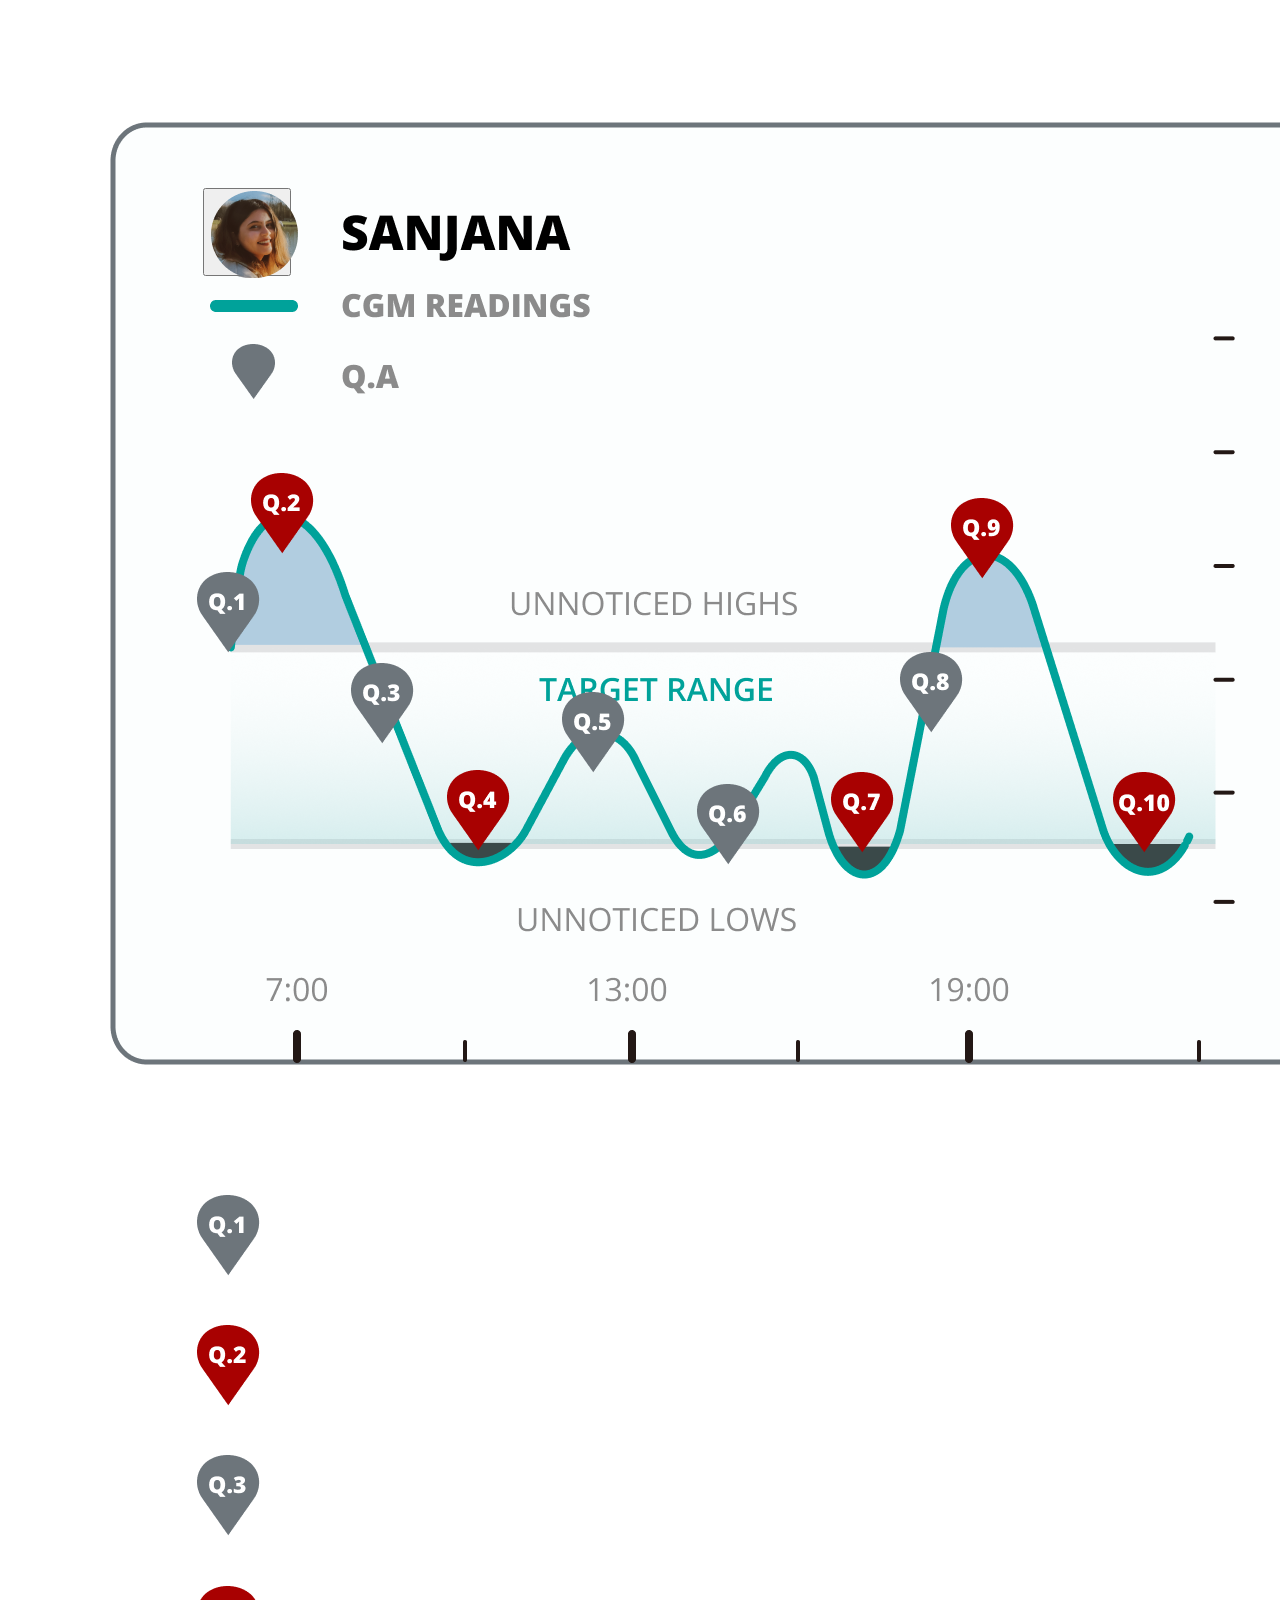
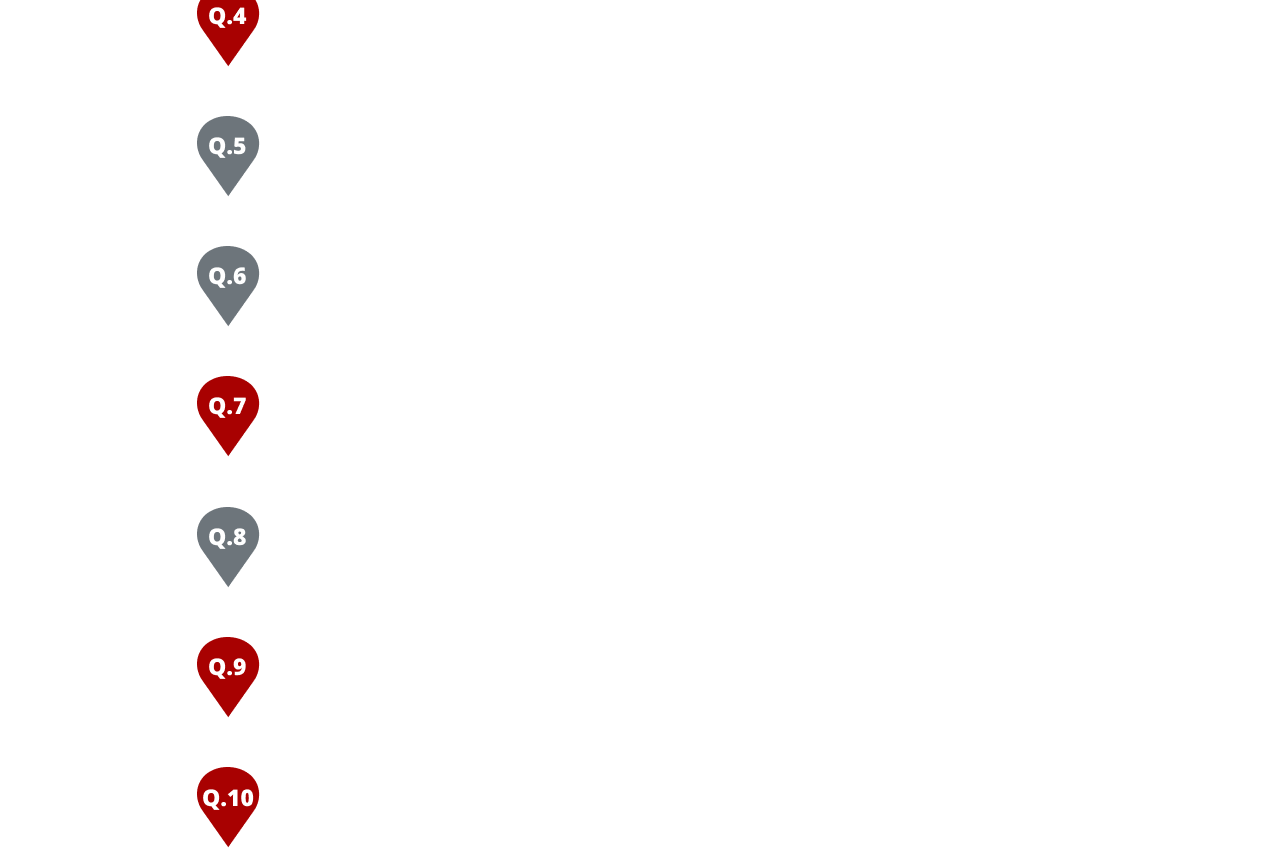
==== Project2pg2.html @ e44f1370 "Add files via upload" ====
<html>
<link rel="stylesheet" href="project2pg2.css" rel="stylesheet" type="text/css">
<meta name="viewport" content="width=device-width, initial-scale=1">
<link rel="icon" type="image/x-icon" href="Sanjana.png">


<div class="parent">
<div class="Graph"><img src=" Group 19.png "> </div>


<div class="Button">      
    <a href="Page3.html"> 
    <button class="Sanjana" role="button"> <img src="Sanjana.png"></button></a>
    </div>  

<div class="q1"> <img src="Group 17.png" > </div>
<div class="q2"> <img src="Group 16.png" > </div>
<div class="q3"> <img src="Group 15.png" > </div>
<div class="q4"> <img src="Group 14.png" > </div>
<div class="q5"> <img src="Group 13.png" > </div>
<div class="q6"> <img src="Group 12.png" > </div>
<div class="q7"> <img src="Group 11.png" > </div>
<div class="q8"> <img src="Group 10.png" > </div>
<div class="q9"> <img src="Group 9.png" > </div>
<div class="q10"> <img src="Group 8.png" > </div>

<div class="e1"> <img src="Group 17.png" > 
    <div class="hide1"> <div class="hQ"> <h3> Question is introduced about yourself and talk about what you do and briefly about your background.</h3></div> 
    <br> <p>So I'm Sanjana and I am a visual designer.
Uh I think um you know, coming from India, like a lot of things about like art and design, it's amazing to come from a place with so much culture that has so much art already.
So I think that's how I fell in love with, like, sort of design and yeah, um that's a bit about me. Is there anything I could add on? I think that's good. That's amazing.</div>
</p>

</div>


<div class="e2"> <img src="Group 16.png" > 
    <div class="hide2"> <div class="h2"> <style type="text/css">
        @keyframes blink {
            50% {opacity: 0;}
        }

    .Blink1 {animation:blink 1s linear infinite}
    .Blink2 {animation:blink 1s linear infinite}
        
    </style><h3 class="Blink1"> Second question was, which entry phase are you going to be talking about today?</h3></div>
<br> <p class="Blink2">today I'll be talking about this app called Dexcom Um so a little bit to add on about myself, I'm a Type one diabetic um type one diabetes is an autoimmune disease that happened to Children.
Um there's no particular cause as to why this happens or why it comes about to anyone.
Um so the reason why I'm going to be talking about this app or like why I'm talking about this app?
Uh is that it's something that I use every single day.
And like, I don't know, like it's just always there on my phone.
Um so yeah, this is the app I'm gonna be talking about. I see.</div>
</div>


<div class="e3"> <img src="Group 15.png" > 
    <div class="hide3"> <div class="h3"> <h3>And like why did you choose this app? Like you interface? 
        Like you kind of explained it. Why, but what makes it special for you?</h3></div> 
    <br> Well, I think the reason also why I chose this interface is that there are there are so many different apps catering to the same thing, like the different brands.
    But um I'm also trying to like, this is the first time I'm using it as well because I'm I shifted to this app once I came to new york.
    Um So I think that's um that's probably why I chose to talk about this interface because I'm also so new to it and like it's it's been a little uh exploratory phase for me in terms of like figuring it out.
    I think what makes this particular app special apart from like the other ones is probably because that I think it's um it's just the way it works.
    Like there are okay, so um there are a lot of technical things that go behind this app, right?
    It usually works with an external um instrument that you usually wear and that's like sort of connected via bluetooth on your phone.
    And that's how the app works or how it tracks your um glucose trends.
    And it also alerts you etcetera.
    Um But I think it's so advanced compared to like the other apps that already exist in the market.
    Um I think that's what makes it like super special. Mm I see.</div>

</div>

<div class="e4"> <img src="Group 14.png" > 
    <div class="hide4"> <div class="h4"> <style type="text/css">
        @keyframes blink {
            50% {opacity: 0;}
        }

    .Blink1 {animation:blink 1s linear infinite}
    .Blink2 {animation:blink 1s linear infinite}
        
    </style><h3 class="Blink1"> And what was your first impression about the interface?</h3></div> 
    <br>  <p class="Blink2"> I think the simplest city of like comprehension was my first um impression of it because a lot of times it gets super hard for like you to understand what's happening.
    Mainly because it's it's so technologically advanced that it might not come off.
    It might not be easy to comprehend comprehend a lot of times, right?
    Mainly from like the like the country come from like India.
    Um A lot of people have so much stigma around this disease itself.
    Like it's like a lot of people are not aware of it.
    There's like it's so I think when it comes to that, I think you need to have a lot of like knowledge already about it to understand what's happening.
    But I think the way the interface like sort of makes it super simple for you to comprehend it is what makes like I think that's that was my first impression.</div>
</div>


<div class="e5"> <img src="Group 13.png" > 
    <div class="hide5"> <div class="h5"> <h3>See and what do you like and dislike about this interface?</h3></div> 
    <br> Um I think something that I really like is like I was mentioning before, it's I think just even for someone who's using this for the first time or like um interacting with this for the first time, it's so difficult for you to figure out how to set it up or like how to use it.
    So I think the app does a great job of like explaining even that there are so many explainer videos just when you open the phone like to set up your device, it starts explaining you like how you should even set it up on like, like the external device itself, how you're supposed to set up that and how you're supposed to connect that to your phone and then you're up and how it tracks the data.
    Um So I think I really that's like one thing that I really like about the app that it's like super hand holding, which is nice for people like who are using it for the first time.
    Um Another thing that I also really like about the app is this concept of calibration, so what calibration means is that um for for complicated systems like this to like be accurate.
    Um It takes you to do a system calibration, it means that um I'm pretty sure like you have seen like people use a glucose meter right?
    Like where you um where you like get a drop of blood from your hand and then put it into the into the machine and then it shows you what your glucose level is at.
    I don't know if you've interacted with one of those before or like seen it before.
    Yeah, so basically you're supposed to do that and like you're supposed to like whatever number comes on the on that system you're supposed to input like input that onto your phone and make sure you calibrated.
    So that's like sort of beating the purpose of using this app or like this device right?
    Because a lot of us use it because we don't want to be like pricking ourselves like so many times a day.
    So if a system like sort of requires you to keep doing that, which a lot of other brands, like a lot of other competitors of this particular brand requires you to do.
    Um it sort of beats about but this one is like already factory calibrated which means it's much more smarter and does not require you to do that.
    So I which also increases like in some sort of way, I don't know how it works in the background, but in a way it's also like much more accurate in terms of its reading compared to the other ones.
    So I think that's another thing that I really like about it.
    Um what I dislike about it is like I'm pretty sure like a lot of you have heard like a fire alarm noise that goes on on my phone in between.
    Yeah like so this is the app that like does, it's it's basically um alerts that my phone sends and it overrides my phone settings so I can't control like to silence my phone, it would override this silent mode.
    It's also because it's like sort of a medical emergency if it's deep.
    So it's like hey your sugar levels are dropping or your sugar levels are going high, so it means that I need to give more attention and like fix my readings.
    So I think the only thing that I dislike is like of course I understand like the the need for a lot but probably it could be like a little more subtle, like at least like the previous one that I was using, the noise is not so close to a fire alarm, right?
    Like I understand why like because fire alarm is not like a very prominent thing back in India, like of course we have fire alarms but they don't sound like this, but this brand being, you know, something that was founded in the United States, I feel like it should have like sort of thought about like what the noise also could um mean in other connotations because I don't mind the noise because I I know it's super important.
    I know like if I'm ever in a situation where I'm not feeling well, it should alert people around me to help me.
    Um but if people like sort of misunderstand that for like another emergency, like oh my God, there's a fire, look, I'm always paranoid when I'm like walking in my apartment corridor if it starts drinking, I don't want people to like run out of their homes and stuff, right?
    So I think and the sound also like gradually increases as as my sugar level drops.
    So like the louder it gets, the more um the more intense scared or like situation I am in which is create as a system that is the way it works.
    But I guess like the sound itself is something that could have worked on better.
    I see like I'm learning so many things right now, like it's so interesting.
    Like I was always wondering what does that, what does that sound mean?
    But I didn't know it was this that yeah, this is also interesting. I'm learning so much. Yeah.</div>
</div>



<div class="e6"> <img src="Group 12.png" > 
    <div class="hide6"> <div class="h6"> <h3>And so the next question is, do other interfaces work like this one?</h3></div> 
    <br> Um I would say like up to like 50%.
    Yes, like, like their competitors do work the same way, but I think like one major difference is what I was talking to you about like the calibration itself.
    Um and the other one, I think also like um it's I think the other other ones are also a little more um different in some ways, like a lot of them don't even connect to your phone.
    Um They have like another like another tiny little device that you have to carry, Like scan scan it or like um either or even if it comes on your phone, I guess like the visuals of the app itself is like a lot more dark in the sense.
    It's like black background with like with visuals like, like it has like the graphs on it, but this one actually, I feel like I should probably like share the interface with you because I'm talking so much about it.
    Um Yeah, so this is the interface. Oh, I see super clean and crisp.
    Yeah, so I think what's um what is different about this one is that I know like the hierarchy is like so like neat, right?
    So I think like it's not taking away like a lot from like what I need to be looking at.
    Um the other ones are not this way.
    Like I was saying it has like a black background, it has like the graph, this particular graph should like Um yeah, so this particular graph that you see here, that's like 3/4 of the screen.
    Yeah. And then it's also like they make it scroll this way on the other aps and this one you need to like tap on it and then it goes this way so you can toggle between different hours.
    Like for example, I need like this is currently showing 24 hours, but if I need like 16 hours or like four hours, three hours, like I can I can do that.
    So I just did it the other way around anyways, but it gives you the option of doing that and then like flipping back and like seeing it this way.
    So I think that's like the major difference in terms of like wishes and like the way that things are represented.
    Also like the this circle that you see here, right? Like this is I think that patented design.
    So this also has like a lot of connotations if the arrow is this way it means that my struggle level is steady and it's progressing in a legal manner.
    If it builds a little towards up or down by 45°, it means that it's slowly dropping.
    If it's like this like completely this is here.
    It means it's like going very high, like super fast, very low, super fast.
    And this also changes to like one arrow and two arrows.
    That also means that it's increasing um one at a time or two at a time.
    Like it's also determines the speed at which it's happening.
    So I think the other app sort of like just increase the number of arrows on the side of the number and like don't really indicate it, but this sort of like has like a more um, a more sorted out system, I would say.
    But I see. Yeah, like, like this is amazing.
    Like I'm learning so much like I like none of my families have diabetes.
    So like, I was not aware of this app at all, but like, I think this is like so helpful for sure to keep track on and like the arrow thing is like, like interesting.</div>
</div>



<div class="e7"> <img src="Group 11.png" > 
    <div class="hide7"> <div class="h7"> <style type="text/css">
        @keyframes blink {
            50% {opacity: 0;}
        }

    .Blink1 {animation:blink 1s linear infinite}
    .Blink2 {animation:blink 1s linear infinite}
        
    </style><h3 class="Blink1">Yeah. Um so number eight is how often do you use this interface</h3></div> 
    <br> <p class="blink2">I mean, I use this like all the time. Like, I think it's also like super important.
    Like um for us, like, like there are two types of diabetes, right?
    Like this type one and type two, Type two.
    Something that happens to be like older people for your um habits.
    Like if you have bad habits, like if you drink a lot, if you smoke a lot, if you have bad dietary habits, like if you eat a lot of junk food, um, you're obese, you tend to get type two in a much older age.
    Um Taipan is like, like I was saying it's totally autoimmune, it happens to Children.
    So when it happens to like Children of like really young age, right?
    Like I got it when I was seven years old, um it happens to Children much younger.
    Like there are three month old babies are like one year old babies getting it.
    So at this point it's like super hard like for us to um understand like what's happening in our body.
    So I think some systems like these are like so helpful because parents can like sort of track it for you.
    Like even if it's not you like tracking another great feature about this app because even though I have it on my phone, my parents also have it on their phone.
    So when my sugar is like fluctuating, they also get alerted saying that hey, like, so it also alerts the caregivers and everyone.
    So, um I think that like, because of that reason, like it's such a need, right?
    Like it's a need for us to be healthy.
    It's a need for us to make sure our sugar levels are in good range and for that reason I think I use it almost every time every day I eat, I use it like before I consume food, I use it like in between class.
    I like I have to like keep myself in check all the time.
    So I think every day, all the time it's how often I use it.</div>
</div>



<div class="e8"> <img src="Group 10.png" > 
    <div class="hide8"> <div class="h8"> <h3>Um, so if you have to change one thing in this interface, what would it be? </h3></div> 
    <br> Uh huh. Mm hmm. I think so.
    One thing about this interface is that it has two apps, right?
    So this is the first step and then they have another app to sort of create reports of your like data that it has collected.
    And then it tells you like how well you have been able to maintain for the last one month or like seven days or 10 days etcetera.
    Like how I showed you this one shows you trends for like up to 24 hours, That one shows you up like a month or like 60 days.
    So, um, what I would like is like maybe for it to also have that within this app.
    Like I know that might get super complicated but like if I want to have a quick glance I have to like go to a totally different data for that.
    So I don't know how convenient that is.</div>
</div>



<div class="e9"> <img src="Group 9.png" > 
    <div class="hide9"> <div class="h9"> <style type="text/css">
        @keyframes blink {
            50% {opacity: 0;}
        }

    .Blink1 {animation:blink 1s linear infinite}
    .Blink2 {animation:blink 1s linear infinite}
        
    </style><h3 class="Blink1">  How popular is this interface among the users and who are the target users?</h3></div> 
<br> <p class="blink2">Ah So the target users are like people with either type one or like type two who don't have great control.
Um I guess uh it is quite popular because like this particular brand is like super expensive right?
I'm able to get it for like I would say like it costs about $500 a month if you have no insurance.
Yeah I'm getting it like for $15 because of the student insurance.
Um But like otherwise it's like $500 and like that's also one of the reason why like people know about a lot about this interferes uh Like it's like one of these things that people want to have right like if you're if you're a type one and like um you know about tex calm just because how well it works and how expensive it is for you to like afford.
I think a lot of people, a lot of users are aware of it.
Um But I think it's also like if we like that was about this app in particular but if you just talk about like such systems in general I would say like in bigger countries like the United States a lot of like people are like more aware of such um autoimmune diseases.
So like when someone sees my C. G. M. On my hand they are aware like of what it is.
But like back in India like the the education about it is so less like I don't think a lot of people even know how to treat it with like basic things so forget about like such advanced technologies.
Like the knowledge about it is like super minimum. So I think that's the difference.
I think it depends a lot about like the culture and like like also like how well the country is progressing.</div>
</div>



<div class="e10"> <img src="Group 8.png" >
     <div class="hide10"> <div class="h10"> <style type="text/css">
        @keyframes blink {
            50% {opacity: 0;}
        }

    .Blink1 {animation:blink 1s linear infinite}
    .Blink2 {animation:blink 1s linear infinite}
        
    </style><h3 class="Blink1">And and do you have any closing comments? </h3></div> 
<br> <p class="blink2"> Uh No I think I think um I totally like enjoy using this up.
Also like I was mentioning because I was using a different um before I think for me like this has been like super easy to use and also like weirdly it's like much cheaper for me like than the other one that I was using mainly because of the insurance.
So um yeah I love it like I think this is a great app if it comes in someone's afford since to really like be on a more healthy skin.
Yeah I see thank you so much for your response and yes. Very good.
Okay like stop recording so you can yes. Okay </div>
</div>

<div>
---- project2pg2.css ----
.parent {position: relative;
        top: 0;
        left: 0;}

.graph {position: relative;
    width: 1235px;
    height: 937px;
    left: 102px;
    top: 114px;}

.sanjana {position: absolute;
    width: 88px;
    height: 88px;
    left: 195px;
    top: 180px;
    }


.q1 { position: absolute;
    width: 62.12px;
    height: 80.22px;
    left: 189px;
    top: 564px;}

.q2 {position: absolute;
    width: 62.12px;
    height: 80.22px;
    left: 243px;
    top: 465px;}

.q3 {position: absolute;
    width: 62.12px;
    height: 80.22px;
    left: 343px;
    top: 655px;}

.q4 {position: absolute;
    width: 62.12px;
    height: 80.22px;
    left: 439px;
    top: 762px;}

.q5 {position: absolute;
    width: 62.12px;
    height: 80.22px;
    left: 554px;
    top: 684px;}

.q6 {position: absolute;
    width: 62.12px;
    height: 80.22px;
    left: 689px;
    top: 776px;}

.q7 {position: absolute;
    width: 62.12px;
    height: 80.22px;
    left: 823px;
    top: 764px;}

.q8 {position: absolute;
    width: 62.12px;
    height: 80.22px;
    left: 892px;
    top: 644px;}

.q9 {position: absolute;
    width: 62.12px;
    height: 80.22px;
    left: 943px;
    top: 490px;}

.q10 {position: absolute;
    width: 62.12px;
    height: 80.22px;
    left: 1105px;
    top: 764px;}

.e1 {position: relative;
    width: 62.12px;
    height: 80.22px;
    left: 189px;
    top: 250px;}

.e2 {position: relative;
    width: 62.12px;
    height: 80.22px;
    left: 189px;
    top: 300px;

    }

.e3 {position: relative;
    width: 62.12px;
    height: 80.22px;
    left: 189px;
    top: 350px;
    }

.e4 {position: relative;
    width: 62.12px;
    height: 80.22px;
    left: 189px;
    top: 400px;
    }

.e5 {position: relative;
    width: 62.12px;
    height: 80.22px;
    left: 189px;
    top: 450px;
    }

.e6 {position: relative;
    width: 62.12px;
    height: 80.22px;
    left: 189px;
    top: 500px;}

.e7 {position: relative;
    width: 62.12px;
    height: 80.22px;
    left: 189px;
    top: 550px;
    }

.e8 {position: relative;
    width: 62.12px;
    height: 80.22px;
    left: 189px;
    top: 600px;
    }

.e9 {position: relative;
    width: 62.12px;
    height: 80.22px;
    left: 189px;
    top: 650px;
    }

.e10 {position: relative;
    width: 62.12px;
    height: 80.22px;
    left: 189px;
    top: 700px;
    }

.e1 .hide1 {
    display: none;
    position: relative;
    top: -60%;
    bottom: 5%;
    left: 170%;
    right: 50%;
    background-color: rgb(129, 170, 195);
    padding: .5em;
    min-width: 50rem;}

.e1:hover .hide1 {display: block;}

.e2 .hide2 {
    display: none;
    position: relative;
    top: -50%;
    bottom: 5%;
    left: 170%;
    right: 50%;
    background-color: rgb(255, 0, 0);
    padding: .5em;
    min-width: 50rem;}

.e2:hover .hide2 {display: block;}

.e3 .hide3 {
    display: none;
    position: relative;
    top: -40%;
    bottom: 5%;
    left: 170%;
    right: 50%;
    background-color: rgb(129, 170, 195);
    padding: .5em;
    min-width: 50rem;}

.e3:hover .hide3 {display: block;}

.e4 .hide4 {
    display: none;
    position: relative;
    top: -35%;
    bottom: 5%;
    left: 170%;
    right: 50%;
    background-color: rgb(255, 0, 0);
    padding: .5em;
    min-width: 50rem;}

.e4:hover .hide4 {display: block;}

.e5 .hide5 {
    display: none;
    position: relative;
    top: -30%;
    bottom: 5%;
    left: 170%;
    right: 50%;
    background-color: rgb(129, 170, 195);
    padding: .5em;
    min-width: 50rem;}

.e5:hover .hide5 {display: block;}

.e6 .hide6 {
    display: none;
    position: relative;
    top: -20%;
    bottom: 5%;
    left: 170%;
    right: 50%;
    background-color: rgb(129, 170, 195);
    padding: .5em;
    min-width: 50rem;}

.e6:hover .hide6 {display: block;}

.e7 .hide7 {
    display: none;
    position: relative;
    top: -10%;
    bottom: 5%;
    left: 170%;
    right: 50%;
    background-color: rgb(255, 0, 0);
    padding: .5em;
    min-width: 50rem;}

.e7:hover .hide7 {display: block;}

.e8 .hide8 {
    display: none;
    position: relative;
    top:0%;
    bottom: 5%;
    left: 170%;
    right: 50%;
    background-color: rgb(129, 170, 195);
    padding: .5em;
    min-width: 50rem;}

.e8:hover .hide8 {display: block;}

.e9 .hide9 {
    display: none;
    position: relative;
    top:10%;
    bottom: 5%;
    left: 170%;
    right: 50%;
    background-color: rgb(255, 0, 0);
    padding: .5em;
    min-width: 50rem;}

.e9:hover .hide9 {display: block;}

.e10 .hide10{
    display: none;
    position: relative;
    top:20%;
    bottom: 5%;
    left: 170%;
    right: 50%;
    background-color: rgb(255, 0, 0);
    padding: .5em;
    min-width: 50rem;
     ;

}

.e10:hover .hide10 {display: block;}
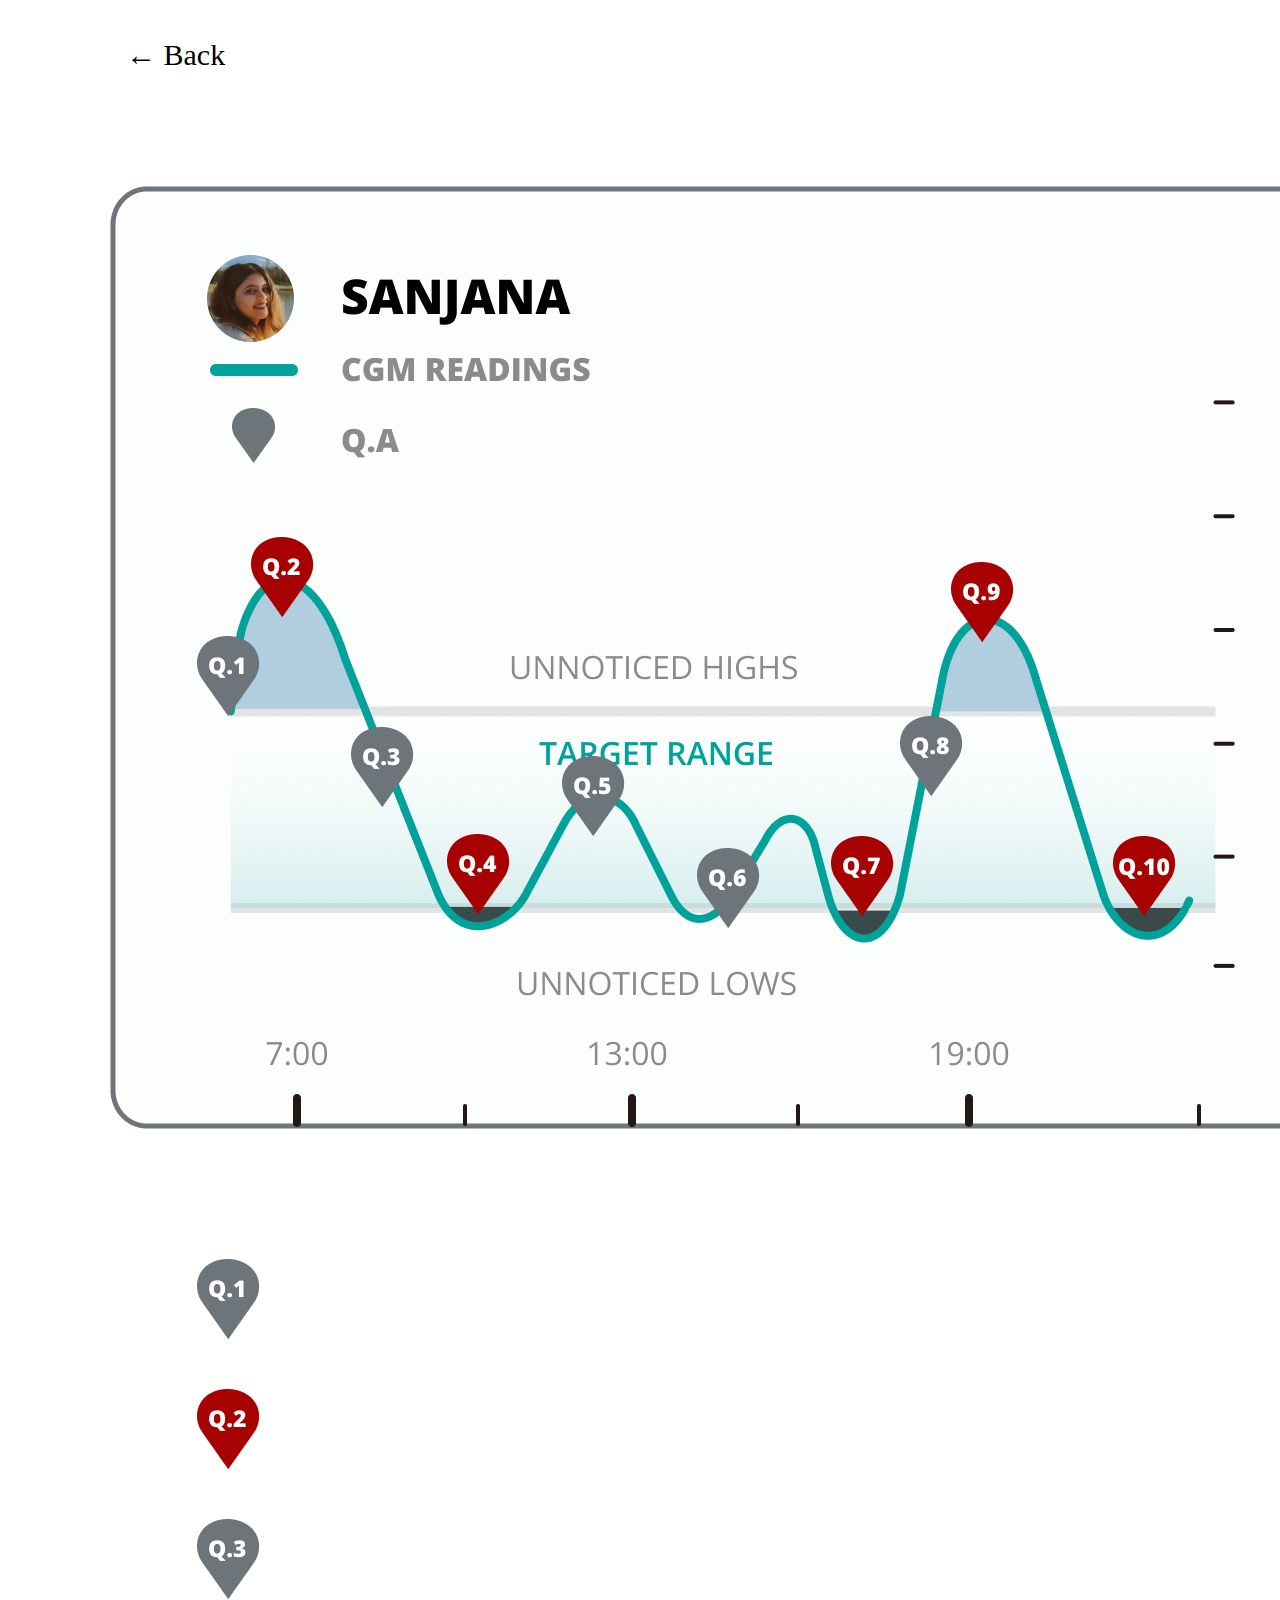
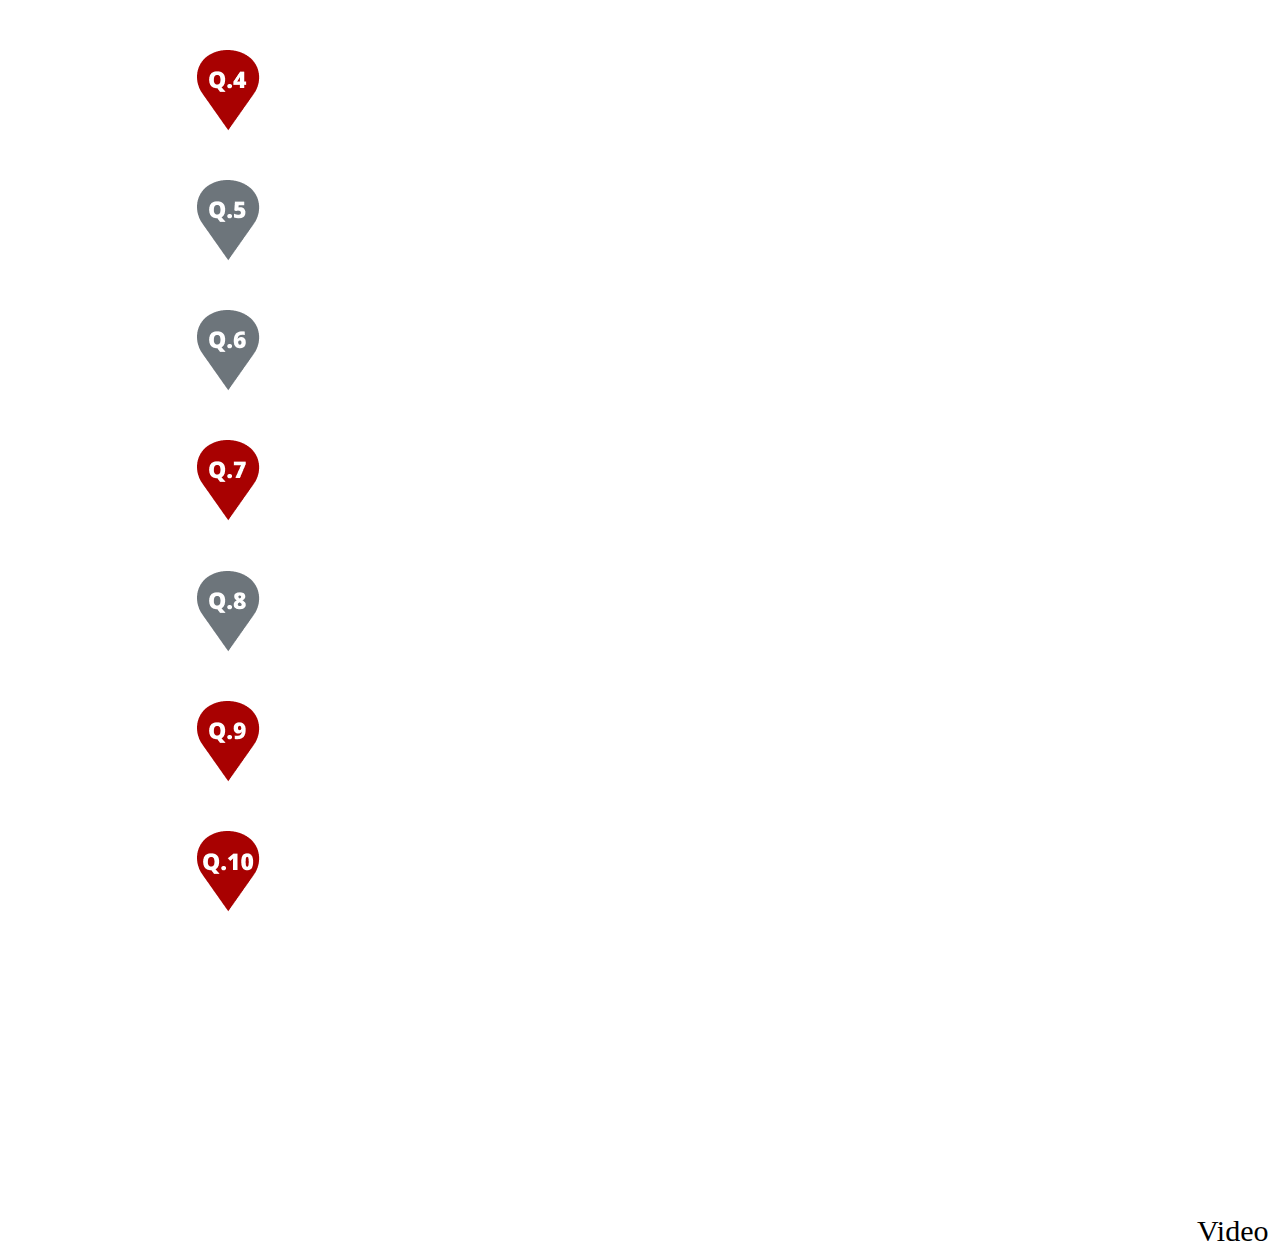
==== commit 0753e24f: "Add files via upload" ====
--- a/Project2pg2.html
+++ b/Project2pg2.html
@@ -3,15 +3,16 @@
 <meta name="viewport" content="width=device-width, initial-scale=1">
 <link rel="icon" type="image/x-icon" href="Sanjana.png">
 
+<div class="back">
+
+<a href="index.html" class="back">	&#8592;&nbsp;Back</a>
+</div>
 
 <div class="parent">
 <div class="Graph"><img src=" Group 19.png "> </div>
 
 
-<div class="Button">      
-    <a href="Page3.html"> 
-    <button class="Sanjana" role="button"> <img src="Sanjana.png"></button></a>
-    </div>  
+
 
 <div class="q1"> <img src="Group 17.png" > </div>
 <div class="q2"> <img src="Group 16.png" > </div>
@@ -242,6 +243,33 @@
 So um yeah I love it like I think this is a great app if it comes in someone's afford since to really like be on a more healthy skin.
 Yeah I see thank you so much for your response and yes. Very good.
 Okay like stop recording so you can yes. Okay </div>
-</div>
-
+
+<br>
+<br>
+<br>
+<br>
+<br>
+<br>
+<br>
+<br>
+<br>
+<br>
+<br>
+<br>
+<br>
+<br>
+<br>
+
+
+
+<div class="next">
+
+    <a href="Page3.html" class="next">Video&nbsp;&#x2192;</a>
+    </div>
+
+</div>
+
+<div class="sanjanavid">
+    <div style="padding:75% 0 0 0;position:relative;"><iframe src="https://player.vimeo.com/video/759606973?h=61d4267f77&amp;badge=0&amp;autopause=0&amp;player_id=0&amp;app_id=58479" frameborder="0" allow="autoplay; fullscreen; picture-in-picture" allowfullscreen style="position:absolute;top:0;left:0;width:100%;height:100%;" title="video1163886036.mp4"></iframe></div><script src="https://player.vimeo.com/api/player.js"></script>
+</div>
 <div>
--- a/project2pg2.css
+++ b/project2pg2.css
@@ -1,3 +1,23 @@
+
+
+
+
+
+
+.back { 
+
+    padding-left: 59px;
+    padding-top: 30px;
+    text-decoration: white;
+    width: 20px;
+    font-size: 30;
+    color: black ;
+    
+    border-radius: 20px;
+    
+padding-bottom: 0%;
+
+}
 
 .parent {position: relative;
         top: 0;
@@ -166,7 +186,7 @@
     bottom: 5%;
     left: 170%;
     right: 50%;
-    background-color: rgb(255, 0, 0);
+    background-color: rgba(168, 1, 1, 1);
     padding: .5em;
     min-width: 50rem;}
 
@@ -192,7 +212,8 @@
     bottom: 5%;
     left: 170%;
     right: 50%;
-    background-color: rgb(255, 0, 0);
+    background-color: rgba(168, 1, 1, 1);
+    color: white;
     padding: .5em;
     min-width: 50rem;}
 
@@ -231,7 +252,8 @@
     bottom: 5%;
     left: 170%;
     right: 50%;
-    background-color: rgb(255, 0, 0);
+    background-color: rgba(168, 1, 1, 1);
+    color: white;
     padding: .5em;
     min-width: 50rem;}
 
@@ -245,6 +267,7 @@
     left: 170%;
     right: 50%;
     background-color: rgb(129, 170, 195);
+    color: white;
     padding: .5em;
     min-width: 50rem;}
 
@@ -257,7 +280,8 @@
     bottom: 5%;
     left: 170%;
     right: 50%;
-    background-color: rgb(255, 0, 0);
+    background-color: rgba(168, 1, 1, 1);
+    color: white;
     padding: .5em;
     min-width: 50rem;}
 
@@ -270,15 +294,35 @@
     bottom: 5%;
     left: 170%;
     right: 50%;
-    background-color: rgb(255, 0, 0);
-    padding: .5em;
-    min-width: 50rem;
-     ;
+    color: white;
+    background-color: rgba(168, 1, 1, 1);
+    padding: .5em;
+    
+    min-width: 50rem;}
+    
+.e10:hover .hide10 {display: block;}
+
+.next {
+    margin-top: 20px;
+    padding-left: 500px;
+    padding-top: 30px;
+    text-decoration: white;
+    width: 20px;
+    font-size: 30;
+    color: black ;
+    
+    border-radius: 20px;
+    
+padding-bottom: 0%;
 
 }
 
-.e10:hover .hide10 {display: block;}
-
-
-
-
+
+.sanjanavid {
+    position: relative;
+    left: 170%;
+    right: 50%;
+    top: 30%;
+    
+}
+
